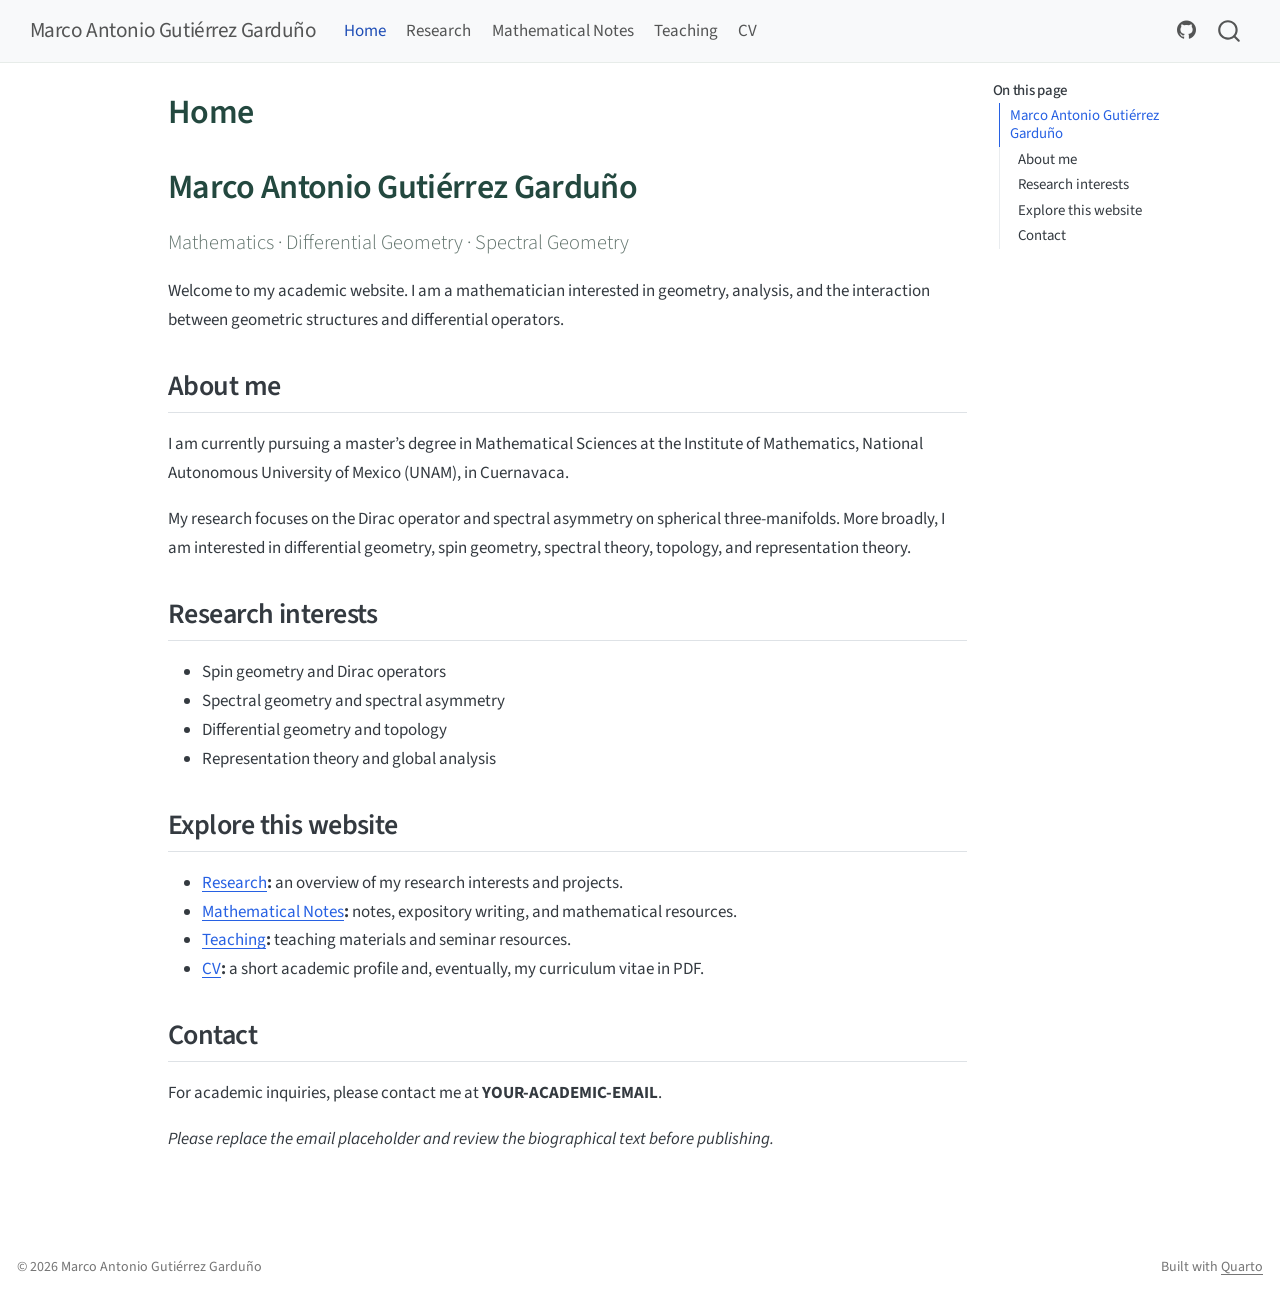
==== docs/index.html @ 704d5641 "Add academic website" ====
<!DOCTYPE html>
<html xmlns="http://www.w3.org/1999/xhtml" lang="en" xml:lang="en"><head>

<meta charset="utf-8">
<meta name="generator" content="quarto-1.10.19">

<meta name="viewport" content="width=device-width, initial-scale=1.0, user-scalable=yes">


<title>Home – Marco Antonio Gutiérrez Garduño</title>
<style>
/* Default styles provided by pandoc.
** See https://pandoc.org/MANUAL.html#variables-for-html for config info.
*/
span.smallcaps{font-variant: small-caps;}
div.columns{display: flex; gap: 1.5em;}
div.column{flex: auto;}
@media screen {
div.columns{gap: min(4vw, 1.5em);}
div.column{overflow-x: auto;}
}
div.hanging-indent{margin-left: 1.5em; text-indent: -1.5em;}
ul.task-list{list-style: none;}
ul.task-list li input[type="checkbox"] {
  width: 0.8em;
  margin: 0 0.8em 0.2em -1em; /* quarto-specific, see https://github.com/quarto-dev/quarto-cli/issues/4556 */ 
  vertical-align: middle;
}
</style>


<script src="site_libs/quarto-nav/quarto-nav.js"></script>
<script src="site_libs/quarto-nav/headroom.min.js"></script>
<script src="site_libs/clipboard/clipboard.min.js"></script>
<script src="site_libs/quarto-search/autocomplete.umd.js"></script>
<script src="site_libs/quarto-search/fuse.min.js"></script>
<script src="site_libs/quarto-search/quarto-search.js"></script>
<meta name="quarto:offset" content="./">
<script src="site_libs/quarto-html/quarto.js" type="module"></script>
<script src="site_libs/quarto-html/tabsets/tabsets.js" type="module"></script>
<script src="site_libs/quarto-html/popper.min.js"></script>
<script src="site_libs/quarto-html/tippy.umd.min.js"></script>
<script src="site_libs/quarto-html/anchor.min.js"></script>
<link href="site_libs/quarto-html/tippy.css" rel="stylesheet">
<link href="site_libs/quarto-html/quarto-syntax-highlighting-bf27225e3a48a9273f3daa8f8e829971.css" rel="stylesheet" id="quarto-text-highlighting-styles">
<script src="site_libs/bootstrap/bootstrap.min.js"></script>
<link href="site_libs/bootstrap/bootstrap-icons.css" rel="stylesheet">
<link href="site_libs/bootstrap/bootstrap-172ba59bd5e0b52282274ba0c0cc16fc.min.css" rel="stylesheet" append-hash="true" id="quarto-bootstrap" data-mode="light">
<script id="quarto-search-options" type="application/json">{
  "location": "navbar",
  "copy-button": false,
  "collapse-after": 3,
  "panel-placement": "end",
  "type": "overlay",
  "limit": 50,
  "keyboard-shortcut": [
    "f",
    "/",
    "s"
  ],
  "show-item-context": false,
  "language": {
    "search-no-results-text": "No results",
    "search-matching-documents-text": "matching documents",
    "search-copy-link-title": "Copy link to search",
    "search-hide-matches-text": "Hide additional matches",
    "search-more-match-text": "more match in this document",
    "search-more-matches-text": "more matches in this document",
    "search-clear-button-title": "Clear",
    "search-text-placeholder": "",
    "search-detached-cancel-button-title": "Cancel",
    "search-submit-button-title": "Submit",
    "search-label": "Search"
  }
}</script>
<style>html{ scroll-behavior: smooth; }</style>


<link rel="stylesheet" href="styles.css">
</head>

<body class="nav-fixed quarto-light">

<div id="quarto-search-results"></div>
  <header id="quarto-header" class="headroom fixed-top">
    <nav class="navbar navbar-expand-lg " data-bs-theme="dark">
      <div class="navbar-container container-fluid">
      <div class="navbar-brand-container mx-auto">
    <a class="navbar-brand" href="./index.html">
    <span class="navbar-title">Marco Antonio Gutiérrez Garduño</span>
    </a>
  </div>
            <div id="quarto-search" class="" title="Search"></div>
          <button class="navbar-toggler" type="button" data-bs-toggle="collapse" data-bs-target="#navbarCollapse" aria-controls="navbarCollapse" role="menu" aria-expanded="false" aria-label="Toggle navigation" onclick="if (window.quartoToggleHeadroom) { window.quartoToggleHeadroom(); }">
  <span class="navbar-toggler-icon"></span>
</button>
          <div class="collapse navbar-collapse" id="navbarCollapse">
            <ul class="navbar-nav navbar-nav-scroll me-auto">
  <li class="nav-item">
    <a class="nav-link active" href="./index.html" aria-current="page"> 
<span class="menu-text">Home</span></a>
  </li>  
  <li class="nav-item">
    <a class="nav-link" href="./research.html"> 
<span class="menu-text">Research</span></a>
  </li>  
  <li class="nav-item">
    <a class="nav-link" href="./notes.html"> 
<span class="menu-text">Mathematical Notes</span></a>
  </li>  
  <li class="nav-item">
    <a class="nav-link" href="./teaching.html"> 
<span class="menu-text">Teaching</span></a>
  </li>  
  <li class="nav-item">
    <a class="nav-link" href="./cv.html"> 
<span class="menu-text">CV</span></a>
  </li>  
</ul>
            <ul class="navbar-nav navbar-nav-scroll ms-auto">
  <li class="nav-item compact">
    <a class="nav-link" href="https://github.com/YOUR-GITHUB-USERNAME"> <i class="bi bi-github" role="img" aria-label="GitHub">
</i> 
<span class="menu-text"></span></a>
  </li>  
</ul>
          </div> <!-- /navcollapse -->
            <div class="quarto-navbar-tools">
</div>
      </div> <!-- /container-fluid -->
    </nav>
</header>
<!-- content -->
<div id="quarto-content" class="quarto-container page-columns page-rows-contents page-layout-article page-navbar">
<!-- sidebar -->
<!-- margin-sidebar -->
    <div id="quarto-margin-sidebar" class="sidebar margin-sidebar">
        <nav id="TOC" role="doc-toc" class="toc-active">
    <h2 id="toc-title">On this page</h2>
   
  <ul>
  <li><a href="#marco-antonio-gutiérrez-garduño" id="toc-marco-antonio-gutiérrez-garduño" class="nav-link active" data-scroll-target="#marco-antonio-gutiérrez-garduño">Marco Antonio Gutiérrez Garduño</a>
  <ul class="collapse">
  <li><a href="#about-me" id="toc-about-me" class="nav-link" data-scroll-target="#about-me">About me</a></li>
  <li><a href="#research-interests" id="toc-research-interests" class="nav-link" data-scroll-target="#research-interests">Research interests</a></li>
  <li><a href="#explore-this-website" id="toc-explore-this-website" class="nav-link" data-scroll-target="#explore-this-website">Explore this website</a></li>
  <li><a href="#contact" id="toc-contact" class="nav-link" data-scroll-target="#contact">Contact</a></li>
  </ul></li>
  </ul>
</nav>
    </div>
<!-- main -->
<main class="content" id="quarto-document-content">

<header id="title-block-header" class="quarto-title-block default">
<div class="quarto-title">
<h1 class="title">Home</h1>
</div>



<div class="quarto-title-meta">

    
  
    
  </div>
  


</header>


<section id="marco-antonio-gutiérrez-garduño" class="level1">
<h1>Marco Antonio Gutiérrez Garduño</h1>
<div class="lead">
<p>Mathematics · Differential Geometry · Spectral Geometry</p>
</div>
<p>Welcome to my academic website. I am a mathematician interested in geometry, analysis, and the interaction between geometric structures and differential operators.</p>
<section id="about-me" class="level2">
<h2 class="anchored" data-anchor-id="about-me">About me</h2>
<p>I am currently pursuing a master’s degree in Mathematical Sciences at the Institute of Mathematics, National Autonomous University of Mexico (UNAM), in Cuernavaca.</p>
<p>My research focuses on the Dirac operator and spectral asymmetry on spherical three-manifolds. More broadly, I am interested in differential geometry, spin geometry, spectral theory, topology, and representation theory.</p>
</section>
<section id="research-interests" class="level2">
<h2 class="anchored" data-anchor-id="research-interests">Research interests</h2>
<ul>
<li>Spin geometry and Dirac operators</li>
<li>Spectral geometry and spectral asymmetry</li>
<li>Differential geometry and topology</li>
<li>Representation theory and global analysis</li>
</ul>
</section>
<section id="explore-this-website" class="level2">
<h2 class="anchored" data-anchor-id="explore-this-website">Explore this website</h2>
<ul>
<li><strong><a href="./research.html">Research</a>:</strong> an overview of my research interests and projects.</li>
<li><strong><a href="./notes.html">Mathematical Notes</a>:</strong> notes, expository writing, and mathematical resources.</li>
<li><strong><a href="./teaching.html">Teaching</a>:</strong> teaching materials and seminar resources.</li>
<li><strong><a href="./cv.html">CV</a>:</strong> a short academic profile and, eventually, my curriculum vitae in PDF.</li>
</ul>
</section>
<section id="contact" class="level2">
<h2 class="anchored" data-anchor-id="contact">Contact</h2>
<p>For academic inquiries, please contact me at <strong>YOUR-ACADEMIC-EMAIL</strong>.</p>
<p><em>Please replace the email placeholder and review the biographical text before publishing.</em></p>


</section>
</section>

</main> <!-- /main -->
<script id="quarto-html-after-body" type="application/javascript">
  window.document.addEventListener("DOMContentLoaded", function (event) {
    const icon = "";
    const anchorJS = new window.AnchorJS();
    anchorJS.options = {
      placement: 'right',
      icon: icon
    };
    anchorJS.add('.anchored');
    const isCodeAnnotation = (el) => {
      for (const clz of el.classList) {
        if (clz.startsWith('code-annotation-')) {                     
          return true;
        }
      }
      return false;
    }
    const onCopySuccess = function(e) {
      // button target
      const button = e.trigger;
      // don't keep focus
      button.blur();
      // flash "checked"
      button.classList.add('code-copy-button-checked');
      var currentTitle = button.getAttribute("title");
      button.setAttribute("title", "Copied!");
      let tooltip;
      if (window.bootstrap) {
        button.setAttribute("data-bs-toggle", "tooltip");
        button.setAttribute("data-bs-placement", "left");
        button.setAttribute("data-bs-title", "Copied!");
        tooltip = new bootstrap.Tooltip(button, 
          { trigger: "manual", 
            customClass: "code-copy-button-tooltip",
            offset: [0, -8]});
        tooltip.show();    
      }
      setTimeout(function() {
        if (tooltip) {
          tooltip.hide();
          button.removeAttribute("data-bs-title");
          button.removeAttribute("data-bs-toggle");
          button.removeAttribute("data-bs-placement");
        }
        button.setAttribute("title", currentTitle);
        button.classList.remove('code-copy-button-checked');
      }, 1000);
      // clear code selection
      e.clearSelection();
    }
    const getTextToCopy = function(trigger) {
      const outerScaffold = trigger.parentElement.cloneNode(true);
      const codeEl = outerScaffold.querySelector('code');
      for (const childEl of codeEl.children) {
        if (isCodeAnnotation(childEl)) {
          childEl.remove();
        }
      }
      return codeEl.innerText;
    }
    const clipboard = new window.ClipboardJS('.code-copy-button:not([data-in-quarto-modal])', {
      text: getTextToCopy
    });
    clipboard.on('success', onCopySuccess);
    if (window.document.getElementById('quarto-embedded-source-code-modal')) {
      const clipboardModal = new window.ClipboardJS('.code-copy-button[data-in-quarto-modal]', {
        text: getTextToCopy,
        container: window.document.getElementById('quarto-embedded-source-code-modal')
      });
      clipboardModal.on('success', onCopySuccess);
    }
      var localhostRegex = new RegExp(/^(?:http|https):\/\/localhost\:?[0-9]*\//);
      var mailtoRegex = new RegExp(/^mailto:/);
        var filterRegex = new RegExp("https:\/\/YOUR-GITHUB-USERNAME\.github\.io");
      var isInternal = (href) => {
          return filterRegex.test(href) || localhostRegex.test(href) || mailtoRegex.test(href);
      }
      // Inspect non-navigation links and adorn them if external
     var links = window.document.querySelectorAll('a[href]:not(.nav-link):not(.navbar-brand):not(.toc-action):not(.sidebar-link):not(.sidebar-item-toggle):not(.pagination-link):not(.no-external):not([aria-hidden]):not(.dropdown-item):not(.quarto-navigation-tool):not(.about-link)');
      for (var i=0; i<links.length; i++) {
        const link = links[i];
        if (!isInternal(link.href)) {
          // undo the damage that might have been done by quarto-nav.js in the case of
          // links that we want to consider external
          if (link.dataset.originalHref !== undefined) {
            link.href = link.dataset.originalHref;
          }
            // target, if specified
            link.setAttribute("target", "_blank");
            if (link.getAttribute("rel") === null) {
              link.setAttribute("rel", "noopener");
            }
        }
      }
    function tippyHover(el, contentFn, onTriggerFn, onUntriggerFn) {
      const config = {
        allowHTML: true,
        maxWidth: 500,
        delay: 100,
        arrow: false,
        appendTo: function(el) {
            return el.parentElement;
        },
        interactive: true,
        interactiveBorder: 10,
        theme: 'quarto',
        placement: 'bottom-start',
      };
      if (contentFn) {
        config.content = contentFn;
      }
      if (onTriggerFn) {
        config.onTrigger = onTriggerFn;
      }
      if (onUntriggerFn) {
        config.onUntrigger = onUntriggerFn;
      }
      window.tippy(el, config); 
    }
    const noterefs = window.document.querySelectorAll('a[role="doc-noteref"]');
    for (var i=0; i<noterefs.length; i++) {
      const ref = noterefs[i];
      tippyHover(ref, function() {
        // use id or data attribute instead here
        let href = ref.getAttribute('data-footnote-href') || ref.getAttribute('href');
        try { href = new URL(href).hash; } catch {}
        const id = href.replace(/^#\/?/, "");
        const note = window.document.getElementById(id);
        if (note) {
          return note.innerHTML;
        } else {
          return "";
        }
      });
    }
    const xrefs = window.document.querySelectorAll('a.quarto-xref');
    const processXRef = (id, note) => {
      // Strip column container classes
      const stripColumnClz = (el) => {
        el.classList.remove("page-full", "page-columns");
        if (el.children) {
          for (const child of el.children) {
            stripColumnClz(child);
          }
        }
      }
      stripColumnClz(note)
      if (id === null || id.startsWith('sec-')) {
        // Special case sections, only their first couple elements
        const container = document.createElement("div");
        if (note.children && note.children.length > 2) {
          container.appendChild(note.children[0].cloneNode(true));
          for (let i = 1; i < note.children.length; i++) {
            const child = note.children[i];
            if (child.tagName === "P" && child.innerText === "") {
              continue;
            } else {
              container.appendChild(child.cloneNode(true));
              break;
            }
          }
          if (window.Quarto?.typesetMath) {
            window.Quarto.typesetMath(container);
          }
          return container.innerHTML
        } else {
          if (window.Quarto?.typesetMath) {
            window.Quarto.typesetMath(note);
          }
          return note.innerHTML;
        }
      } else {
        // Remove any anchor links if they are present
        const anchorLink = note.querySelector('a.anchorjs-link');
        if (anchorLink) {
          anchorLink.remove();
        }
        if (window.Quarto?.typesetMath) {
          window.Quarto.typesetMath(note);
        }
        if (note.classList.contains("callout")) {
          return note.outerHTML;
        } else {
          return note.innerHTML;
        }
      }
    }
    for (var i=0; i<xrefs.length; i++) {
      const xref = xrefs[i];
      tippyHover(xref, undefined, function(instance) {
        instance.disable();
        let url = xref.getAttribute('href');
        let hash = undefined; 
        if (url.startsWith('#')) {
          hash = url;
        } else {
          try { hash = new URL(url).hash; } catch {}
        }
        if (hash) {
          const id = hash.replace(/^#\/?/, "");
          const note = window.document.getElementById(id);
          if (note !== null) {
            try {
              const html = processXRef(id, note.cloneNode(true));
              instance.setContent(html);
            } finally {
              instance.enable();
              instance.show();
            }
          } else {
            // See if we can fetch this
            fetch(url.split('#')[0])
            .then(res => res.text())
            .then(html => {
              const parser = new DOMParser();
              const htmlDoc = parser.parseFromString(html, "text/html");
              const note = htmlDoc.getElementById(id);
              if (note !== null) {
                const html = processXRef(id, note);
                instance.setContent(html);
              } 
            }).finally(() => {
              instance.enable();
              instance.show();
            });
          }
        } else {
          // See if we can fetch a full url (with no hash to target)
          // This is a special case and we should probably do some content thinning / targeting
          fetch(url)
          .then(res => res.text())
          .then(html => {
            const parser = new DOMParser();
            const htmlDoc = parser.parseFromString(html, "text/html");
            const note = htmlDoc.querySelector('main.content');
            if (note !== null) {
              // This should only happen for chapter cross references
              // (since there is no id in the URL)
              // remove the first header
              if (note.children.length > 0 && note.children[0].tagName === "HEADER") {
                note.children[0].remove();
              }
              const html = processXRef(null, note);
              instance.setContent(html);
            } 
          }).finally(() => {
            instance.enable();
            instance.show();
          });
        }
      }, function(instance) {
      });
    }
        let selectedAnnoteEl;
        const selectorForAnnotation = ( cell, annotation) => {
          let cellAttr = 'data-code-cell="' + cell + '"';
          let lineAttr = 'data-code-annotation="' +  annotation + '"';
          const selector = 'span[' + cellAttr + '][' + lineAttr + ']';
          return selector;
        }
        const selectCodeLines = (annoteEl) => {
          const doc = window.document;
          const targetCell = annoteEl.getAttribute("data-target-cell");
          const targetAnnotation = annoteEl.getAttribute("data-target-annotation");
          const annoteSpan = window.document.querySelector(selectorForAnnotation(targetCell, targetAnnotation));
          const lines = annoteSpan.getAttribute("data-code-lines").split(",");
          const lineIds = lines.map((line) => {
            return targetCell + "-" + line;
          })
          let top = null;
          let height = null;
          let parent = null;
          if (lineIds.length > 0) {
              //compute the position of the single el (top and bottom and make a div)
              const el = window.document.getElementById(lineIds[0]);
              top = el.offsetTop;
              height = el.offsetHeight;
              parent = el.parentElement.parentElement;
            if (lineIds.length > 1) {
              const lastEl = window.document.getElementById(lineIds[lineIds.length - 1]);
              const bottom = lastEl.offsetTop + lastEl.offsetHeight;
              height = bottom - top;
            }
            if (top !== null && height !== null && parent !== null) {
              // cook up a div (if necessary) and position it 
              let div = window.document.getElementById("code-annotation-line-highlight");
              if (div === null) {
                div = window.document.createElement("div");
                div.setAttribute("id", "code-annotation-line-highlight");
                div.style.position = 'absolute';
                parent.appendChild(div);
              }
              div.style.top = top - 2 + "px";
              div.style.height = height + 4 + "px";
              div.style.left = 0;
              let gutterDiv = window.document.getElementById("code-annotation-line-highlight-gutter");
              if (gutterDiv === null) {
                gutterDiv = window.document.createElement("div");
                gutterDiv.setAttribute("id", "code-annotation-line-highlight-gutter");
                gutterDiv.style.position = 'absolute';
                const codeCell = window.document.getElementById(targetCell);
                const gutter = codeCell.querySelector('.code-annotation-gutter');
                gutter.appendChild(gutterDiv);
              }
              gutterDiv.style.top = top - 2 + "px";
              gutterDiv.style.height = height + 4 + "px";
            }
            selectedAnnoteEl = annoteEl;
          }
        };
        const unselectCodeLines = () => {
          const elementsIds = ["code-annotation-line-highlight", "code-annotation-line-highlight-gutter"];
          elementsIds.forEach((elId) => {
            const div = window.document.getElementById(elId);
            if (div) {
              div.remove();
            }
          });
          selectedAnnoteEl = undefined;
        };
          // Handle positioning of the toggle
      window.addEventListener(
        "resize",
        throttle(() => {
          elRect = undefined;
          if (selectedAnnoteEl) {
            selectCodeLines(selectedAnnoteEl);
          }
        }, 10)
      );
      function throttle(fn, ms) {
      let throttle = false;
      let timer;
        return (...args) => {
          if(!throttle) { // first call gets through
              fn.apply(this, args);
              throttle = true;
          } else { // all the others get throttled
              if(timer) clearTimeout(timer); // cancel #2
              timer = setTimeout(() => {
                fn.apply(this, args);
                timer = throttle = false;
              }, ms);
          }
        };
      }
        // Attach click handler to the DT
        const annoteDls = window.document.querySelectorAll('dt[data-target-cell]');
        for (const annoteDlNode of annoteDls) {
          annoteDlNode.addEventListener('click', (event) => {
            const clickedEl = event.target;
            if (clickedEl !== selectedAnnoteEl) {
              unselectCodeLines();
              const activeEl = window.document.querySelector('dt[data-target-cell].code-annotation-active');
              if (activeEl) {
                activeEl.classList.remove('code-annotation-active');
              }
              selectCodeLines(clickedEl);
              clickedEl.classList.add('code-annotation-active');
            } else {
              // Unselect the line
              unselectCodeLines();
              clickedEl.classList.remove('code-annotation-active');
            }
          });
        }
    const findCites = (el) => {
      const parentEl = el.parentElement;
      if (parentEl) {
        const cites = parentEl.dataset.cites;
        if (cites) {
          return {
            el,
            cites: cites.split(' ')
          };
        } else {
          return findCites(el.parentElement)
        }
      } else {
        return undefined;
      }
    };
    var bibliorefs = window.document.querySelectorAll('a[role="doc-biblioref"]');
    for (var i=0; i<bibliorefs.length; i++) {
      const ref = bibliorefs[i];
      const citeInfo = findCites(ref);
      if (citeInfo) {
        tippyHover(citeInfo.el, function() {
          var popup = window.document.createElement('div');
          citeInfo.cites.forEach(function(cite) {
            var citeDiv = window.document.createElement('div');
            citeDiv.classList.add('hanging-indent');
            citeDiv.classList.add('csl-entry');
            var biblioDiv = window.document.getElementById('ref-' + cite);
            if (biblioDiv) {
              citeDiv.innerHTML = biblioDiv.innerHTML;
            }
            popup.appendChild(citeDiv);
          });
          return popup.innerHTML;
        });
      }
    }
  });
  </script>
</div> <!-- /content -->
<footer class="footer">
  <div class="nav-footer">
    <div class="nav-footer-left">
<p>© 2026 Marco Antonio Gutiérrez Garduño</p>
</div>   
    <div class="nav-footer-center">
      &nbsp;
    </div>
    <div class="nav-footer-right">
<p>Built with <a href="https://quarto.org/">Quarto</a></p>
</div>
  </div>
</footer>




<script src="site_libs/quarto-html/zenscroll-min.js"></script>
</body></html>
---- docs/site_libs/quarto-html/tippy.css ----
.tippy-box[data-animation=fade][data-state=hidden]{opacity:0}[data-tippy-root]{max-width:calc(100vw - 10px)}.tippy-box{position:relative;background-color:#333;color:#fff;border-radius:4px;font-size:14px;line-height:1.4;white-space:normal;outline:0;transition-property:transform,visibility,opacity}.tippy-box[data-placement^=top]>.tippy-arrow{bottom:0}.tippy-box[data-placement^=top]>.tippy-arrow:before{bottom:-7px;left:0;border-width:8px 8px 0;border-top-color:initial;transform-origin:center top}.tippy-box[data-placement^=bottom]>.tippy-arrow{top:0}.tippy-box[data-placement^=bottom]>.tippy-arrow:before{top:-7px;left:0;border-width:0 8px 8px;border-bottom-color:initial;transform-origin:center bottom}.tippy-box[data-placement^=left]>.tippy-arrow{right:0}.tippy-box[data-placement^=left]>.tippy-arrow:before{border-width:8px 0 8px 8px;border-left-color:initial;right:-7px;transform-origin:center left}.tippy-box[data-placement^=right]>.tippy-arrow{left:0}.tippy-box[data-placement^=right]>.tippy-arrow:before{left:-7px;border-width:8px 8px 8px 0;border-right-color:initial;transform-origin:center right}.tippy-box[data-inertia][data-state=visible]{transition-timing-function:cubic-bezier(.54,1.5,.38,1.11)}.tippy-arrow{width:16px;height:16px;color:#333}.tippy-arrow:before{content:"";position:absolute;border-color:transparent;border-style:solid}.tippy-content{position:relative;padding:5px 9px;z-index:1}
---- docs/site_libs/quarto-html/quarto-syntax-highlighting-bf27225e3a48a9273f3daa8f8e829971.css ----
/* quarto syntax highlight colors */
:root {
  --quarto-hl-ot-color: #003B4F;
  --quarto-hl-at-color: #657422;
  --quarto-hl-ss-color: #20794D;
  --quarto-hl-an-color: #5E5E5E;
  --quarto-hl-fu-color: #4758AB;
  --quarto-hl-st-color: #20794D;
  --quarto-hl-cf-color: #003B4F;
  --quarto-hl-op-color: #5E5E5E;
  --quarto-hl-er-color: #AD0000;
  --quarto-hl-bn-color: #AD0000;
  --quarto-hl-al-color: #AD0000;
  --quarto-hl-va-color: #111111;
  --quarto-hl-bu-color: inherit;
  --quarto-hl-ex-color: inherit;
  --quarto-hl-pp-color: #AD0000;
  --quarto-hl-in-color: #5E5E5E;
  --quarto-hl-vs-color: #20794D;
  --quarto-hl-wa-color: #5E5E5E;
  --quarto-hl-do-color: #5E5E5E;
  --quarto-hl-im-color: #00769E;
  --quarto-hl-ch-color: #20794D;
  --quarto-hl-dt-color: #AD0000;
  --quarto-hl-fl-color: #AD0000;
  --quarto-hl-co-color: #5E5E5E;
  --quarto-hl-cv-color: #5E5E5E;
  --quarto-hl-cn-color: #8f5902;
  --quarto-hl-sc-color: #5E5E5E;
  --quarto-hl-dv-color: #AD0000;
  --quarto-hl-kw-color: #003B4F;
}

/* other quarto variables */
:root {
  --quarto-font-monospace: SFMono-Regular, Menlo, Monaco, Consolas, "Liberation Mono", "Courier New", monospace;
}

/* syntax highlight based on Pandoc's rules */
pre > code.sourceCode > span {
  color: #003B4F;
}

code.sourceCode > span {
  color: #003B4F;
}

div.sourceCode,
div.sourceCode pre.sourceCode {
  color: #003B4F;
}

/* Normal */
code span {
  color: #003B4F;
}

/* Alert */
code span.al {
  color: #AD0000;
  font-style: inherit;
}

/* Annotation */
code span.an {
  color: #5E5E5E;
  font-style: inherit;
}

/* Attribute */
code span.at {
  color: #657422;
  font-style: inherit;
}

/* BaseN */
code span.bn {
  color: #AD0000;
  font-style: inherit;
}

/* BuiltIn */
code span.bu {
  font-style: inherit;
}

/* ControlFlow */
code span.cf {
  color: #003B4F;
  font-weight: bold;
  font-style: inherit;
}

/* Char */
code span.ch {
  color: #20794D;
  font-style: inherit;
}

/* Constant */
code span.cn {
  color: #8f5902;
  font-style: inherit;
}

/* Comment */
code span.co {
  color: #5E5E5E;
  font-style: inherit;
}

/* CommentVar */
code span.cv {
  color: #5E5E5E;
  font-style: italic;
}

/* Documentation */
code span.do {
  color: #5E5E5E;
  font-style: italic;
}

/* DataType */
code span.dt {
  color: #AD0000;
  font-style: inherit;
}

/* DecVal */
code span.dv {
  color: #AD0000;
  font-style: inherit;
}

/* Error */
code span.er {
  color: #AD0000;
  font-style: inherit;
}

/* Extension */
code span.ex {
  font-style: inherit;
}

/* Float */
code span.fl {
  color: #AD0000;
  font-style: inherit;
}

/* Function */
code span.fu {
  color: #4758AB;
  font-style: inherit;
}

/* Import */
code span.im {
  color: #00769E;
  font-style: inherit;
}

/* Information */
code span.in {
  color: #5E5E5E;
  font-style: inherit;
}

/* Keyword */
code span.kw {
  color: #003B4F;
  font-weight: bold;
  font-style: inherit;
}

/* Operator */
code span.op {
  color: #5E5E5E;
  font-style: inherit;
}

/* Other */
code span.ot {
  color: #003B4F;
  font-style: inherit;
}

/* Preprocessor */
code span.pp {
  color: #AD0000;
  font-style: inherit;
}

/* SpecialChar */
code span.sc {
  color: #5E5E5E;
  font-style: inherit;
}

/* SpecialString */
code span.ss {
  color: #20794D;
  font-style: inherit;
}

/* String */
code span.st {
  color: #20794D;
  font-style: inherit;
}

/* Variable */
code span.va {
  color: #111111;
  font-style: inherit;
}

/* VerbatimString */
code span.vs {
  color: #20794D;
  font-style: inherit;
}

/* Warning */
code span.wa {
  color: #5E5E5E;
  font-style: italic;
}

.prevent-inlining {
  content: "</";
}

/*# sourceMappingURL=8be38f48d34c45af72792cbd699585e7.css.map */
---- docs/styles.css ----
/* Minimal styling for a clean academic website. */
:root {
  --academic-green: #23483f;
  --academic-muted: #61736c;
}

.navbar {
  border-bottom: 1px solid #e7ece9;
}

.navbar-title, h1, h2, h3 {
  letter-spacing: -0.02em;
}

h1 {
  color: var(--academic-green);
}

.lead {
  color: var(--academic-muted);
  font-size: 1.2rem;
}

main {
  line-height: 1.7;
}

a {
  text-underline-offset: 0.18em;
}

blockquote {
  border-left-color: var(--academic-green);
}
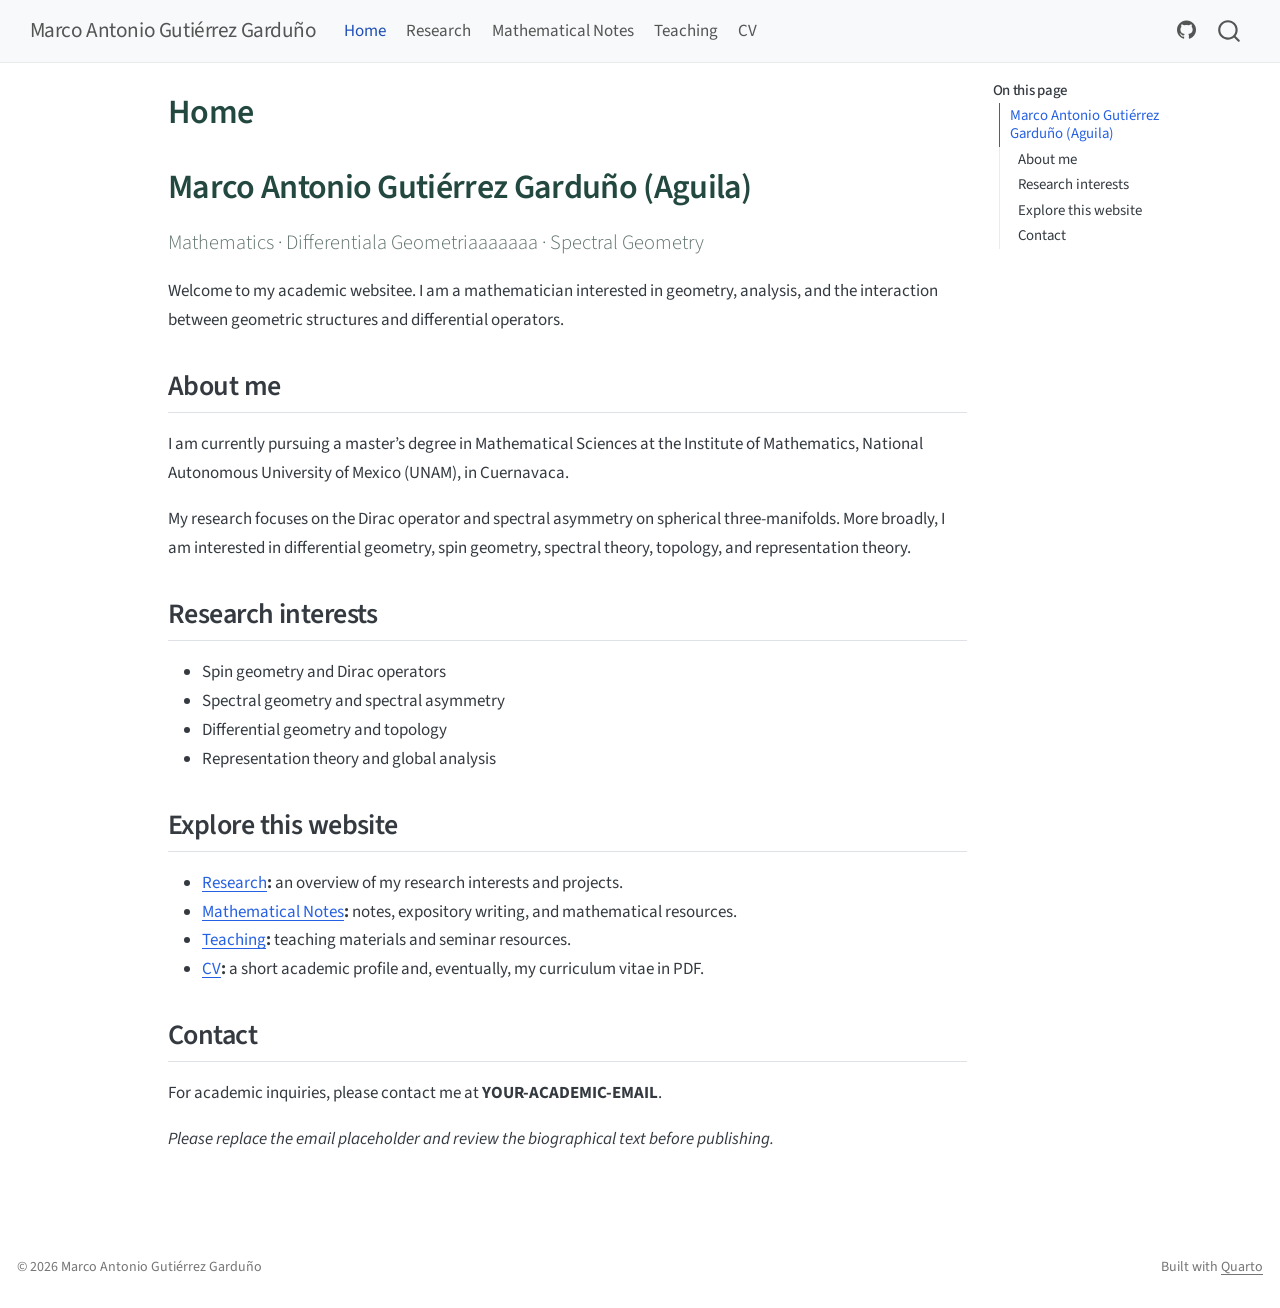
==== commit 606cf989: "Prueba?" ====
--- a/docs/index.html
+++ b/docs/index.html
@@ -139,7 +139,7 @@
     <h2 id="toc-title">On this page</h2>
    
   <ul>
-  <li><a href="#marco-antonio-gutiérrez-garduño" id="toc-marco-antonio-gutiérrez-garduño" class="nav-link active" data-scroll-target="#marco-antonio-gutiérrez-garduño">Marco Antonio Gutiérrez Garduño</a>
+  <li><a href="#marco-antonio-gutiérrez-garduño-aguila" id="toc-marco-antonio-gutiérrez-garduño-aguila" class="nav-link active" data-scroll-target="#marco-antonio-gutiérrez-garduño-aguila">Marco Antonio Gutiérrez Garduño (Aguila)</a>
   <ul class="collapse">
   <li><a href="#about-me" id="toc-about-me" class="nav-link" data-scroll-target="#about-me">About me</a></li>
   <li><a href="#research-interests" id="toc-research-interests" class="nav-link" data-scroll-target="#research-interests">Research interests</a></li>
@@ -171,12 +171,12 @@
 </header>
 
 
-<section id="marco-antonio-gutiérrez-garduño" class="level1">
-<h1>Marco Antonio Gutiérrez Garduño</h1>
+<section id="marco-antonio-gutiérrez-garduño-aguila" class="level1">
+<h1>Marco Antonio Gutiérrez Garduño (Aguila)</h1>
 <div class="lead">
-<p>Mathematics · Differential Geometry · Spectral Geometry</p>
+<p>Mathematics · Differentiala Geometriaaaaaaa · Spectral Geometry</p>
 </div>
-<p>Welcome to my academic website. I am a mathematician interested in geometry, analysis, and the interaction between geometric structures and differential operators.</p>
+<p>Welcome to my academic websitee. I am a mathematician interested in geometry, analysis, and the interaction between geometric structures and differential operators.</p>
 <section id="about-me" class="level2">
 <h2 class="anchored" data-anchor-id="about-me">About me</h2>
 <p>I am currently pursuing a master’s degree in Mathematical Sciences at the Institute of Mathematics, National Autonomous University of Mexico (UNAM), in Cuernavaca.</p>
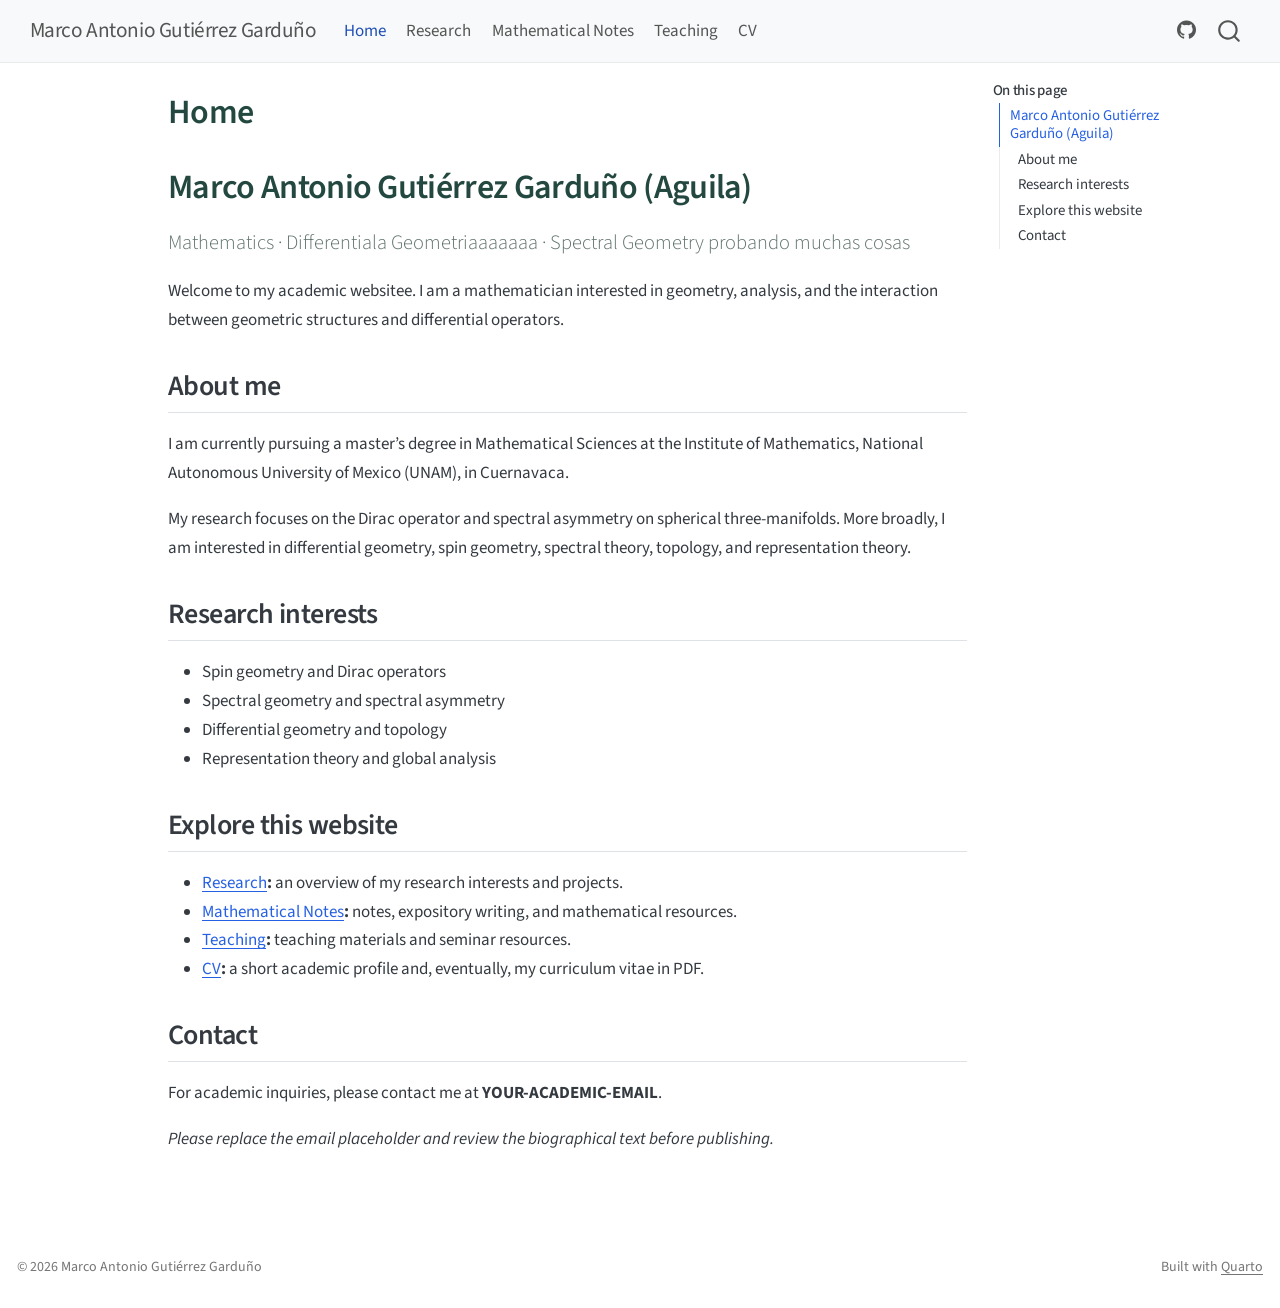
==== commit 8b3af4bb: "Mas pruebas" ====
--- a/docs/index.html
+++ b/docs/index.html
@@ -174,7 +174,7 @@
 <section id="marco-antonio-gutiérrez-garduño-aguila" class="level1">
 <h1>Marco Antonio Gutiérrez Garduño (Aguila)</h1>
 <div class="lead">
-<p>Mathematics · Differentiala Geometriaaaaaaa · Spectral Geometry</p>
+<p>Mathematics · Differentiala Geometriaaaaaaa · Spectral Geometry probando muchas cosas</p>
 </div>
 <p>Welcome to my academic websitee. I am a mathematician interested in geometry, analysis, and the interaction between geometric structures and differential operators.</p>
 <section id="about-me" class="level2">
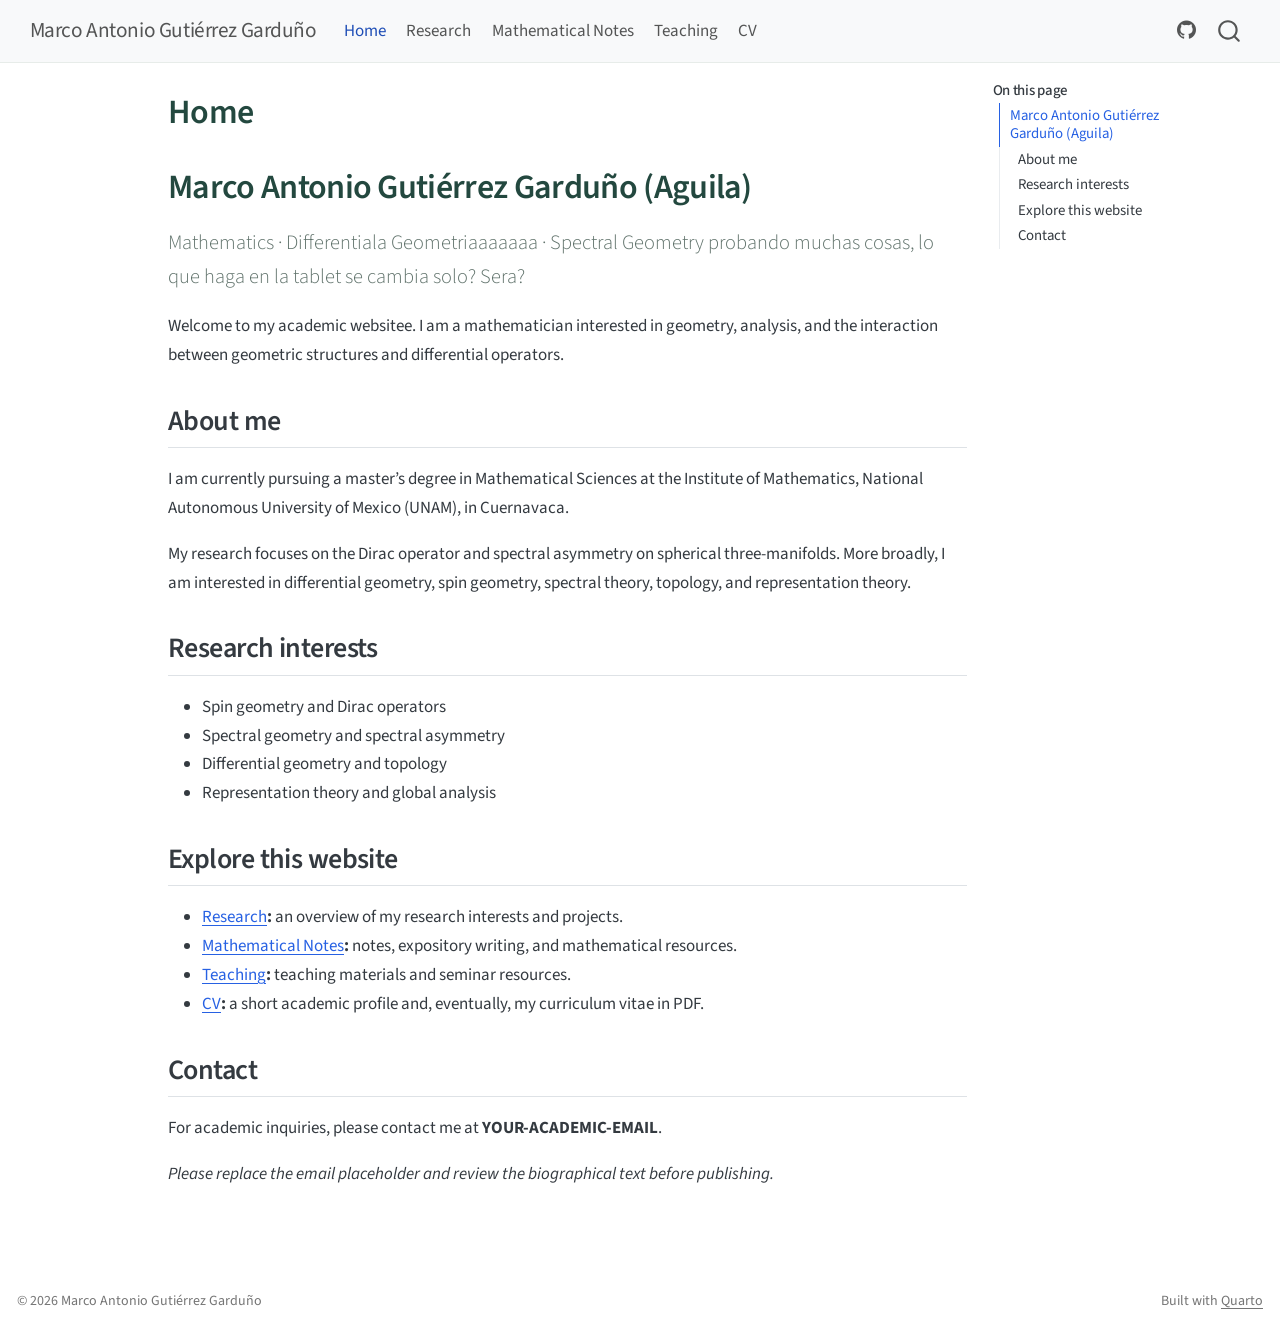
==== commit 47049125: "Probandomas" ====
--- a/docs/index.html
+++ b/docs/index.html
@@ -174,7 +174,7 @@
 <section id="marco-antonio-gutiérrez-garduño-aguila" class="level1">
 <h1>Marco Antonio Gutiérrez Garduño (Aguila)</h1>
 <div class="lead">
-<p>Mathematics · Differentiala Geometriaaaaaaa · Spectral Geometry probando muchas cosas</p>
+<p>Mathematics · Differentiala Geometriaaaaaaa · Spectral Geometry probando muchas cosas, lo que haga en la tablet se cambia solo? Sera?</p>
 </div>
 <p>Welcome to my academic websitee. I am a mathematician interested in geometry, analysis, and the interaction between geometric structures and differential operators.</p>
 <section id="about-me" class="level2">
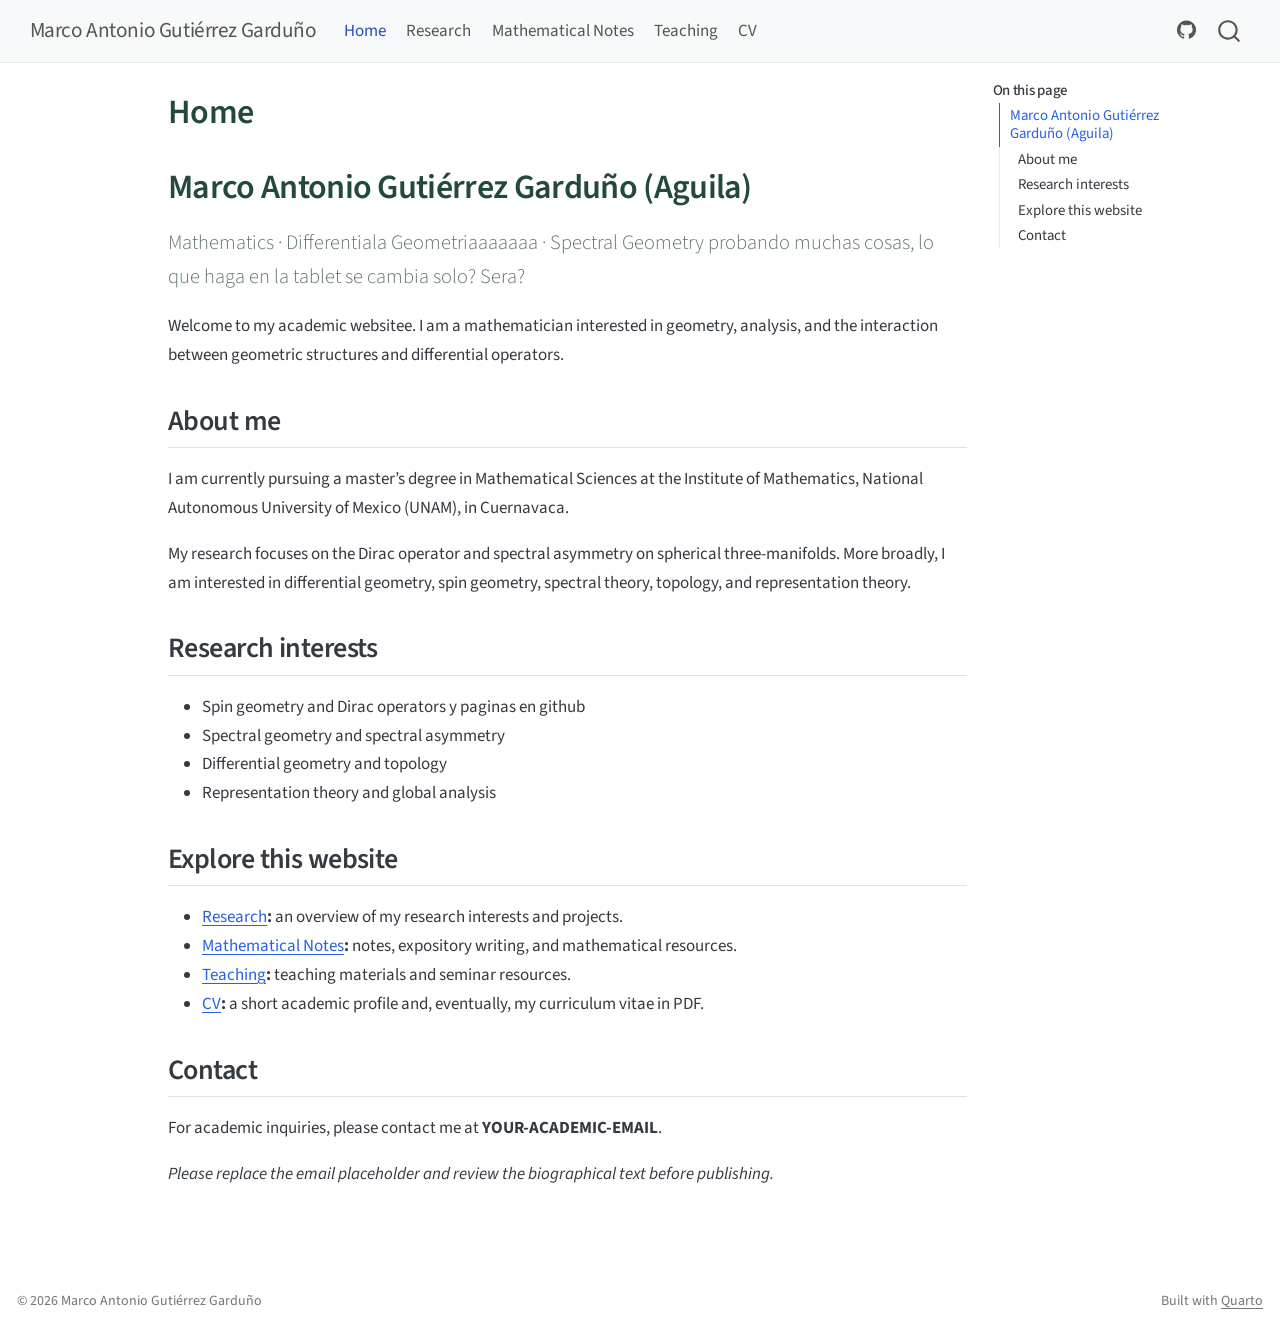
==== commit fd7420a3: "cambionombre" ====
--- a/docs/index.html
+++ b/docs/index.html
@@ -185,7 +185,7 @@
 <section id="research-interests" class="level2">
 <h2 class="anchored" data-anchor-id="research-interests">Research interests</h2>
 <ul>
-<li>Spin geometry and Dirac operators</li>
+<li>Spin geometry and Dirac operators y paginas en github</li>
 <li>Spectral geometry and spectral asymmetry</li>
 <li>Differential geometry and topology</li>
 <li>Representation theory and global analysis</li>
